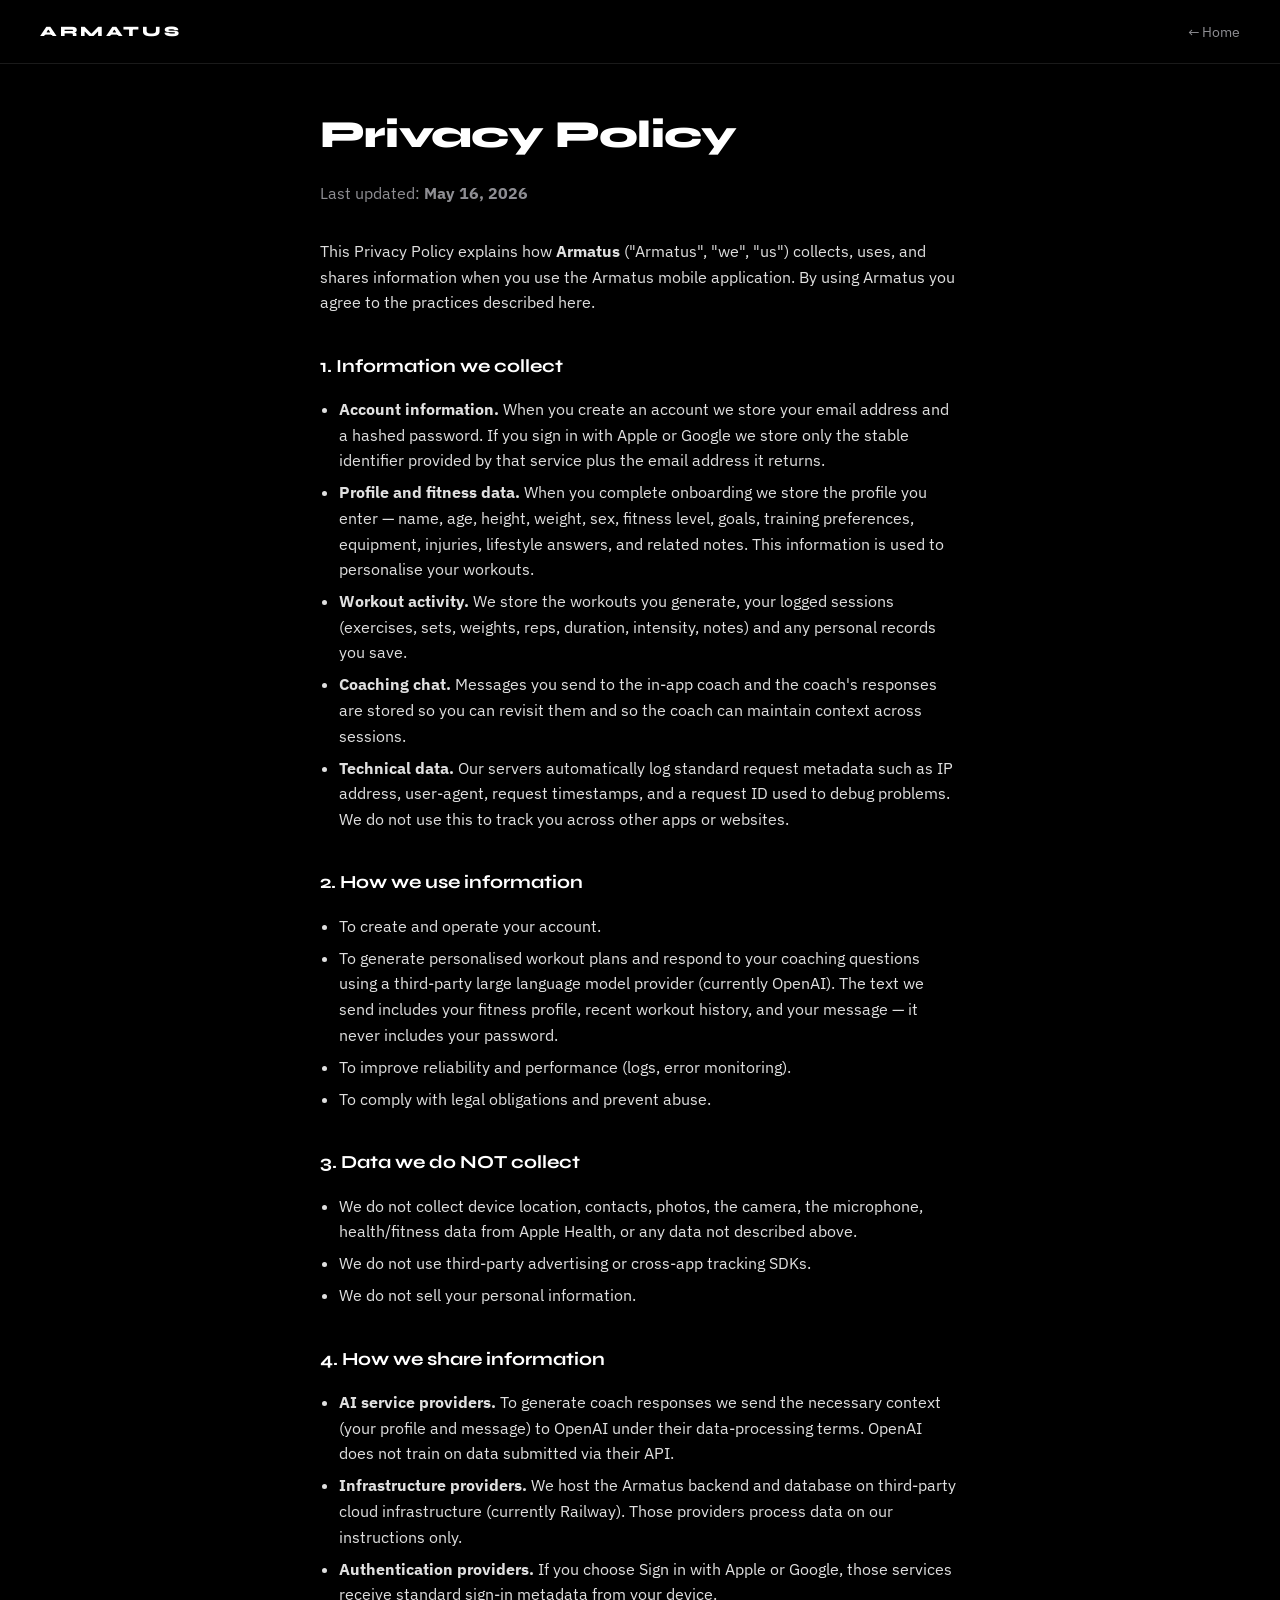
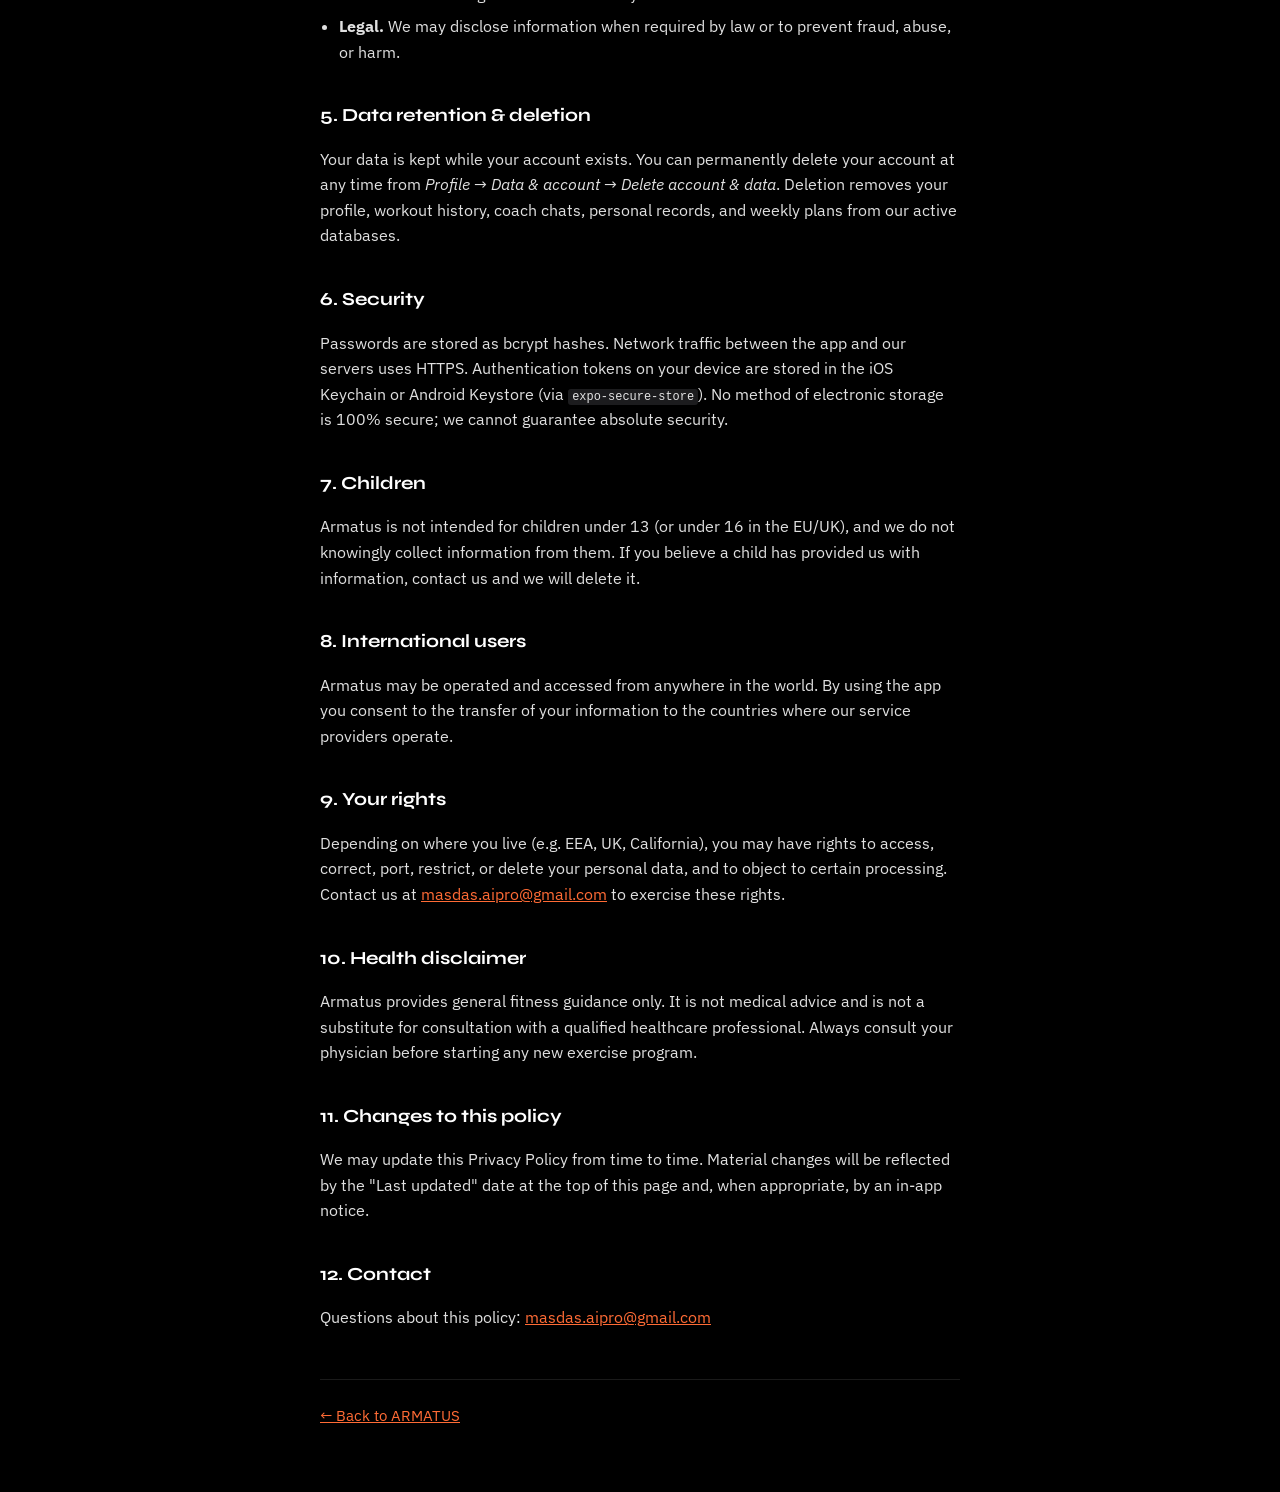
==== legal/privacy.html @ 8f3bb45f "Ship ARMATUS marketing site Elite orange-on-black product page with App Store CTA, bilingual ES/EN, " ====
<!doctype html>
<html lang="en">
<head>
  <meta charset="utf-8" />
  <meta name="viewport" content="width=device-width, initial-scale=1" />
  <title>ARMATUS — Privacy Policy</title>
  <meta name="theme-color" content="#000000" />
  <link rel="icon" type="image/png" href="../assets/brand/favicon.png" />
  <link rel="preconnect" href="https://fonts.googleapis.com" />
  <link rel="preconnect" href="https://fonts.gstatic.com" crossorigin />
  <link href="https://fonts.googleapis.com/css2?family=IBM+Plex+Sans:wght@400;500;600&family=Syne:wght@700;800&display=swap" rel="stylesheet" />
  <style>
    :root {
      --black: #000; --surface: #1c1c1e; --orange: #ff6b35;
      --white: #fff; --muted: #8e8e93; --line: rgba(255,255,255,0.1);
    }
    * { box-sizing: border-box; }
    body {
      margin: 0; background: var(--black); color: var(--white);
      font-family: "IBM Plex Sans", sans-serif; line-height: 1.6;
      -webkit-font-smoothing: antialiased;
    }
    header {
      display: flex; justify-content: space-between; align-items: center;
      padding: 1.25rem clamp(1.25rem, 4vw, 2.5rem);
      border-bottom: 1px solid var(--line);
    }
    .mark {
      font-family: Syne, sans-serif; font-weight: 800;
      letter-spacing: 0.18em; font-size: 0.9rem; color: var(--white);
      text-decoration: none;
    }
    .back { color: var(--muted); text-decoration: none; font-size: 0.9rem; }
    .back:hover { color: var(--orange); }
    main {
      max-width: 720px; margin: 0 auto;
      padding: 2.5rem clamp(1.25rem, 4vw, 2.5rem) 4rem;
    }
    h1 {
      font-family: Syne, sans-serif; font-weight: 800;
      font-size: clamp(1.8rem, 4vw, 2.4rem); letter-spacing: -0.02em;
      margin: 0 0 0.35rem;
    }
    .sub { color: var(--muted); margin-bottom: 2rem; }
    h2 {
      font-family: Syne, sans-serif; font-weight: 700;
      font-size: 1.15rem; margin: 2.25rem 0 0.75rem;
    }
    p, li { color: rgba(255,255,255,0.88); }
    ul { padding-left: 1.2rem; }
    li { margin: 0.4rem 0; }
    a { color: var(--orange); }
    code {
      background: var(--surface); padding: 0.1em 0.35em;
      border-radius: 3px; font-size: 0.92em;
    }
    footer {
      margin-top: 3rem; padding-top: 1.5rem;
      border-top: 1px solid var(--line);
      font-size: 0.92rem; color: var(--muted);
    }
  </style>
</head>
<body>
  <header>
    <a class="mark" href="../">ARMATUS</a>
    <a class="back" href="../">← Home</a>
  </header>
  <main>
    <h1>Privacy Policy</h1>
    <p class="sub">Last updated: <strong>May 16, 2026</strong></p>

    <p>This Privacy Policy explains how <strong>Armatus</strong> ("Armatus", "we", "us") collects, uses, and shares information when you use the Armatus mobile application. By using Armatus you agree to the practices described here.</p>

    <h2>1. Information we collect</h2>
    <ul>
      <li><strong>Account information.</strong> When you create an account we store your email address and a hashed password. If you sign in with Apple or Google we store only the stable identifier provided by that service plus the email address it returns.</li>
      <li><strong>Profile and fitness data.</strong> When you complete onboarding we store the profile you enter — name, age, height, weight, sex, fitness level, goals, training preferences, equipment, injuries, lifestyle answers, and related notes. This information is used to personalise your workouts.</li>
      <li><strong>Workout activity.</strong> We store the workouts you generate, your logged sessions (exercises, sets, weights, reps, duration, intensity, notes) and any personal records you save.</li>
      <li><strong>Coaching chat.</strong> Messages you send to the in-app coach and the coach's responses are stored so you can revisit them and so the coach can maintain context across sessions.</li>
      <li><strong>Technical data.</strong> Our servers automatically log standard request metadata such as IP address, user-agent, request timestamps, and a request ID used to debug problems. We do not use this to track you across other apps or websites.</li>
    </ul>

    <h2>2. How we use information</h2>
    <ul>
      <li>To create and operate your account.</li>
      <li>To generate personalised workout plans and respond to your coaching questions using a third-party large language model provider (currently OpenAI). The text we send includes your fitness profile, recent workout history, and your message — it never includes your password.</li>
      <li>To improve reliability and performance (logs, error monitoring).</li>
      <li>To comply with legal obligations and prevent abuse.</li>
    </ul>

    <h2>3. Data we do NOT collect</h2>
    <ul>
      <li>We do not collect device location, contacts, photos, the camera, the microphone, health/fitness data from Apple Health, or any data not described above.</li>
      <li>We do not use third-party advertising or cross-app tracking SDKs.</li>
      <li>We do not sell your personal information.</li>
    </ul>

    <h2>4. How we share information</h2>
    <ul>
      <li><strong>AI service providers.</strong> To generate coach responses we send the necessary context (your profile and message) to OpenAI under their data-processing terms. OpenAI does not train on data submitted via their API.</li>
      <li><strong>Infrastructure providers.</strong> We host the Armatus backend and database on third-party cloud infrastructure (currently Railway). Those providers process data on our instructions only.</li>
      <li><strong>Authentication providers.</strong> If you choose Sign in with Apple or Google, those services receive standard sign-in metadata from your device.</li>
      <li><strong>Legal.</strong> We may disclose information when required by law or to prevent fraud, abuse, or harm.</li>
    </ul>

    <h2>5. Data retention &amp; deletion</h2>
    <p>Your data is kept while your account exists. You can permanently delete your account at any time from <em>Profile → Data &amp; account → Delete account &amp; data</em>. Deletion removes your profile, workout history, coach chats, personal records, and weekly plans from our active databases.</p>

    <h2>6. Security</h2>
    <p>Passwords are stored as bcrypt hashes. Network traffic between the app and our servers uses HTTPS. Authentication tokens on your device are stored in the iOS Keychain or Android Keystore (via <code>expo-secure-store</code>). No method of electronic storage is 100% secure; we cannot guarantee absolute security.</p>

    <h2>7. Children</h2>
    <p>Armatus is not intended for children under 13 (or under 16 in the EU/UK), and we do not knowingly collect information from them. If you believe a child has provided us with information, contact us and we will delete it.</p>

    <h2>8. International users</h2>
    <p>Armatus may be operated and accessed from anywhere in the world. By using the app you consent to the transfer of your information to the countries where our service providers operate.</p>

    <h2>9. Your rights</h2>
    <p>Depending on where you live (e.g. EEA, UK, California), you may have rights to access, correct, port, restrict, or delete your personal data, and to object to certain processing. Contact us at <a href="mailto:masdas.aipro@gmail.com">masdas.aipro@gmail.com</a> to exercise these rights.</p>

    <h2>10. Health disclaimer</h2>
    <p>Armatus provides general fitness guidance only. It is not medical advice and is not a substitute for consultation with a qualified healthcare professional. Always consult your physician before starting any new exercise program.</p>

    <h2>11. Changes to this policy</h2>
    <p>We may update this Privacy Policy from time to time. Material changes will be reflected by the "Last updated" date at the top of this page and, when appropriate, by an in-app notice.</p>

    <h2>12. Contact</h2>
    <p>Questions about this policy: <a href="mailto:masdas.aipro@gmail.com">masdas.aipro@gmail.com</a></p>

    <footer>
      <a href="../">← Back to ARMATUS</a>
    </footer>
  </main>
</body>
</html>
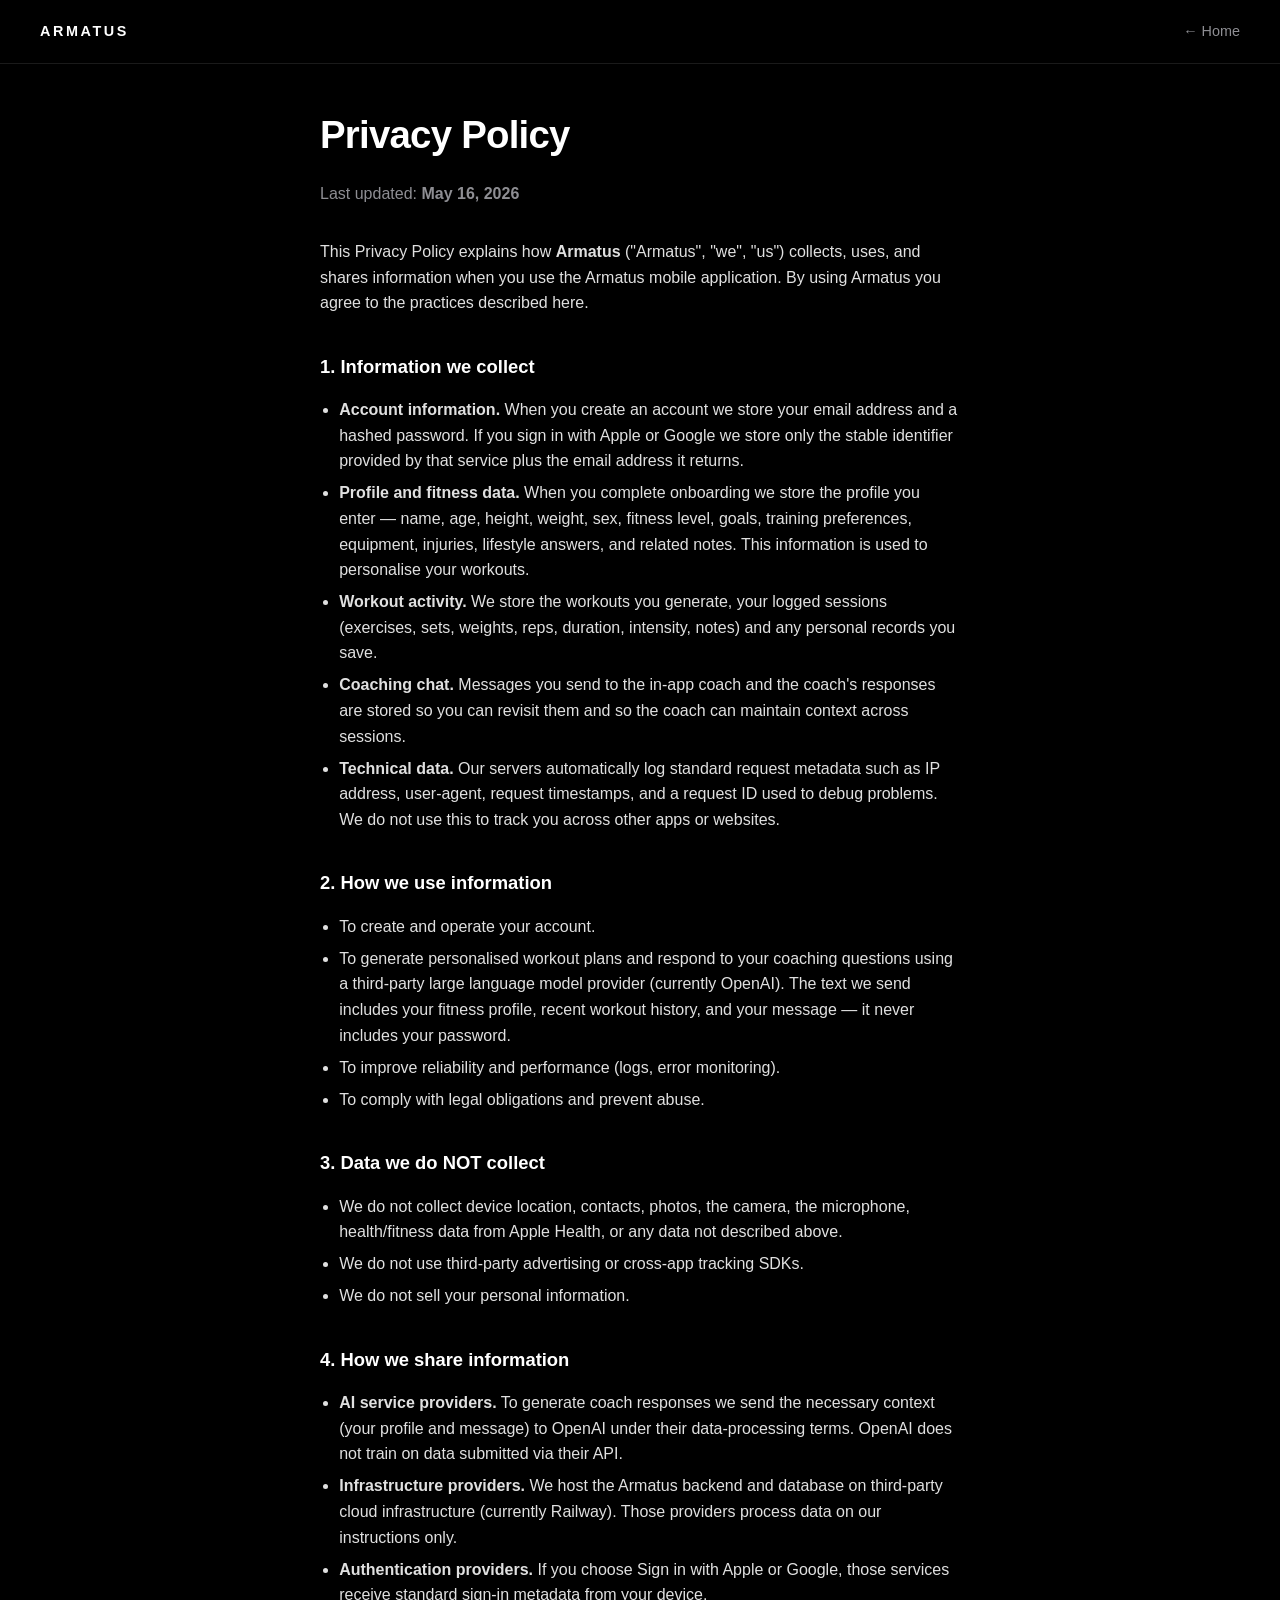
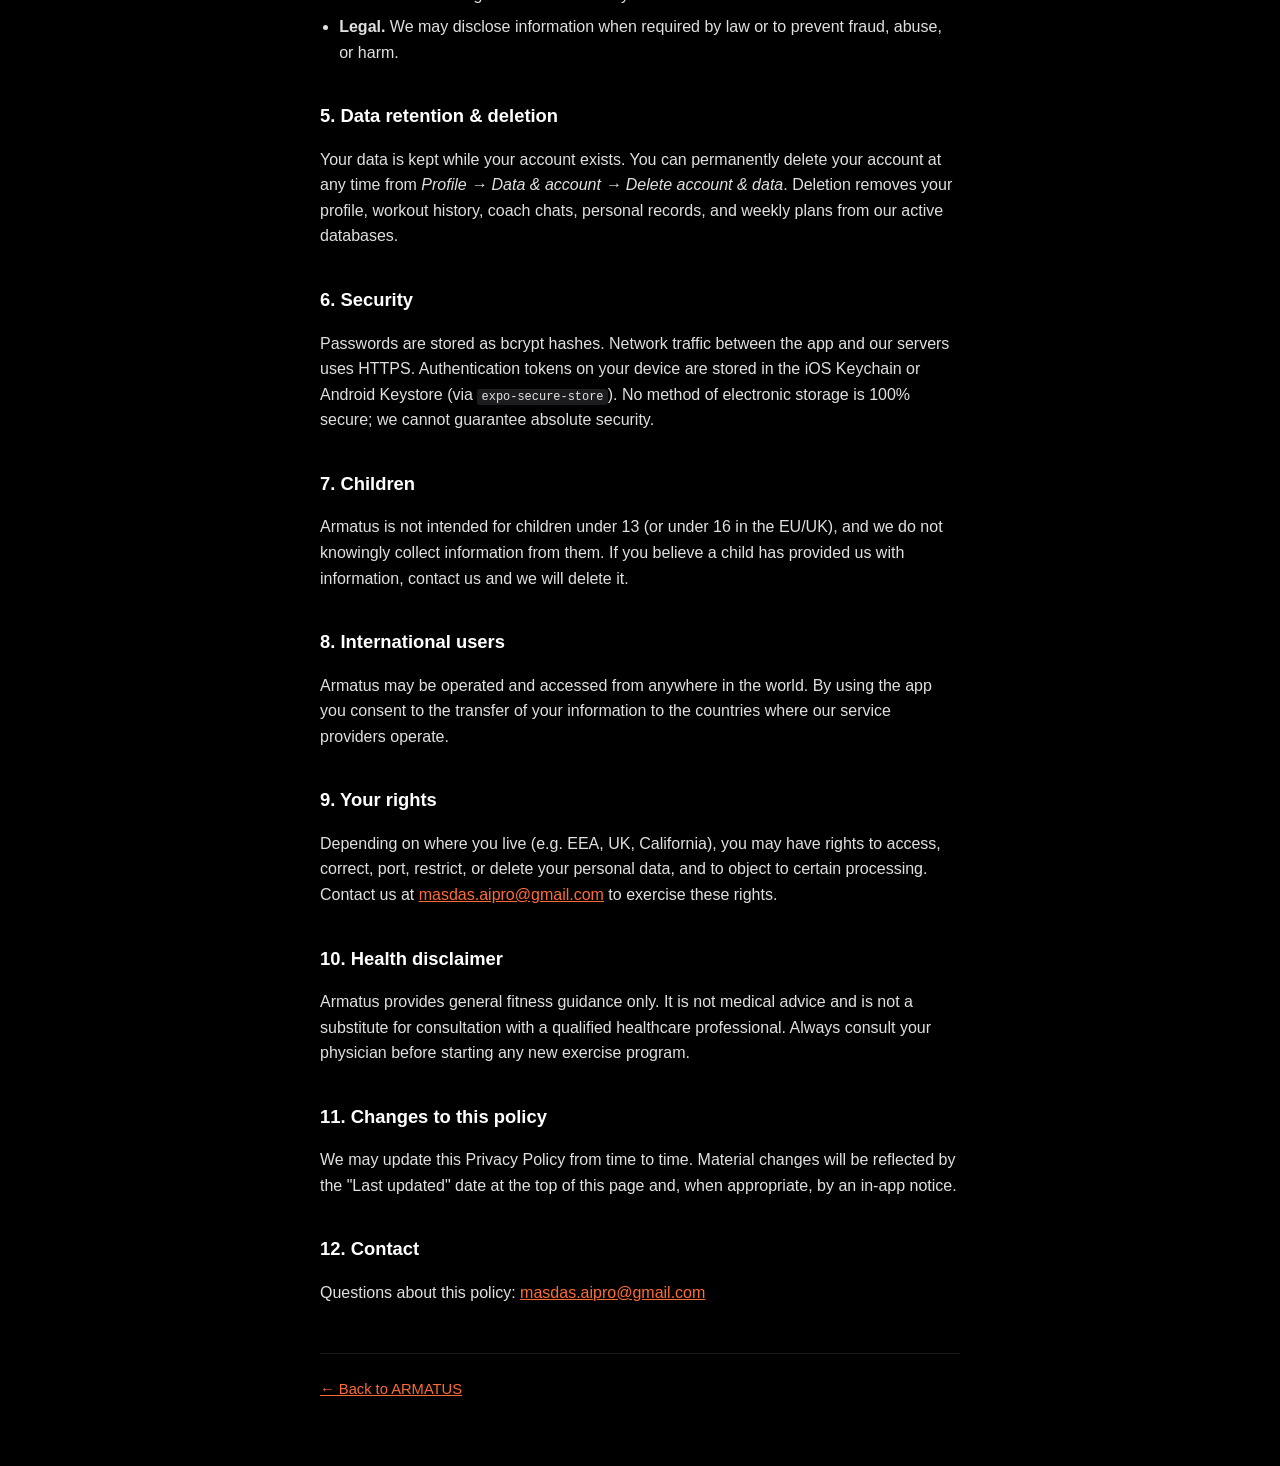
==== commit 2c8940d6: "Rebuild site from mobile design tokens Remove hype campaign frames; match app colors, system type, L" ====
--- a/legal/privacy.html
+++ b/legal/privacy.html
@@ -17,7 +17,7 @@
     * { box-sizing: border-box; }
     body {
       margin: 0; background: var(--black); color: var(--white);
-      font-family: "IBM Plex Sans", sans-serif; line-height: 1.6;
+      font-family: -apple-system, BlinkMacSystemFont, "SF Pro Text", "Segoe UI", Roboto, Helvetica, Arial, sans-serif; line-height: 1.6;
       -webkit-font-smoothing: antialiased;
     }
     header {
@@ -26,7 +26,7 @@
       border-bottom: 1px solid var(--line);
     }
     .mark {
-      font-family: Syne, sans-serif; font-weight: 800;
+      font-family: -apple-system, BlinkMacSystemFont, "SF Pro Text", "Segoe UI", Roboto, Helvetica, Arial, sans-serif; font-weight: 800;
       letter-spacing: 0.18em; font-size: 0.9rem; color: var(--white);
       text-decoration: none;
     }
@@ -37,13 +37,13 @@
       padding: 2.5rem clamp(1.25rem, 4vw, 2.5rem) 4rem;
     }
     h1 {
-      font-family: Syne, sans-serif; font-weight: 800;
+      font-family: -apple-system, BlinkMacSystemFont, "SF Pro Text", "Segoe UI", Roboto, Helvetica, Arial, sans-serif; font-weight: 800;
       font-size: clamp(1.8rem, 4vw, 2.4rem); letter-spacing: -0.02em;
       margin: 0 0 0.35rem;
     }
     .sub { color: var(--muted); margin-bottom: 2rem; }
     h2 {
-      font-family: Syne, sans-serif; font-weight: 700;
+      font-family: -apple-system, BlinkMacSystemFont, "SF Pro Text", "Segoe UI", Roboto, Helvetica, Arial, sans-serif; font-weight: 700;
       font-size: 1.15rem; margin: 2.25rem 0 0.75rem;
     }
     p, li { color: rgba(255,255,255,0.88); }
